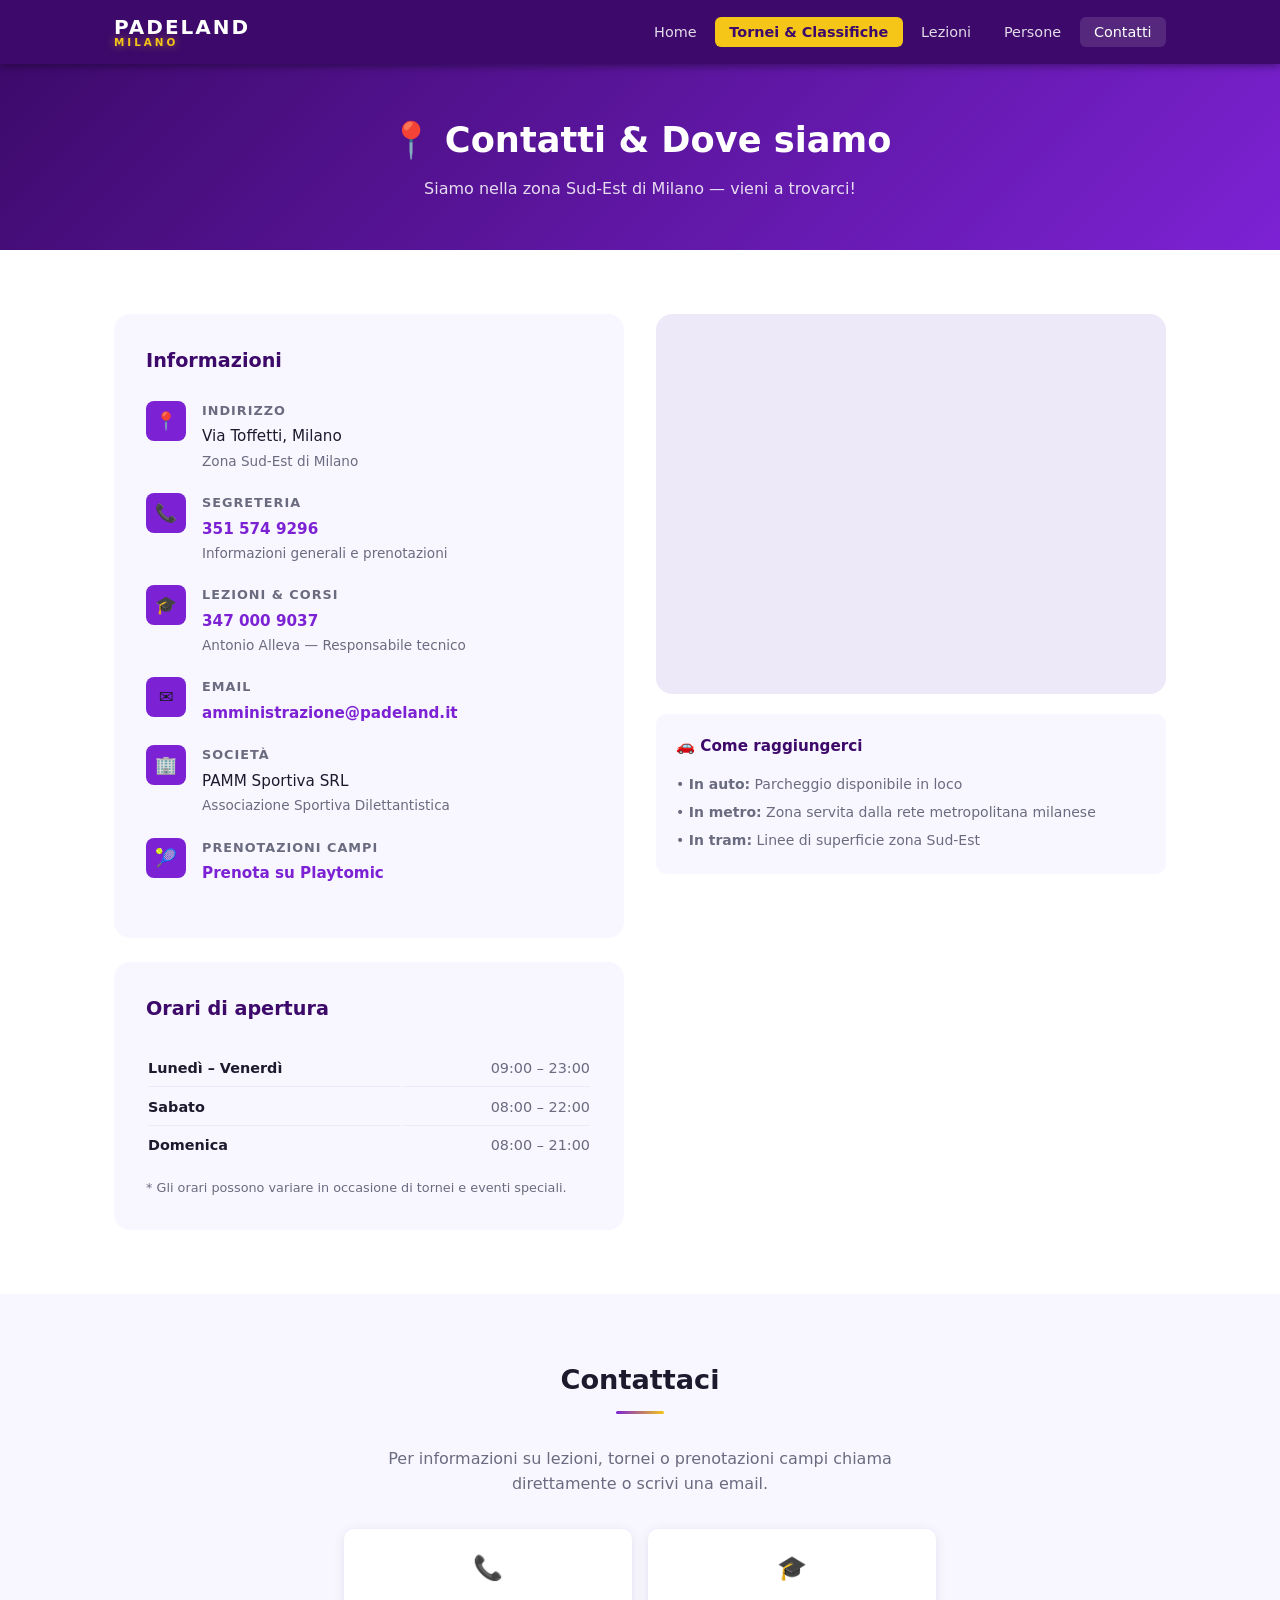
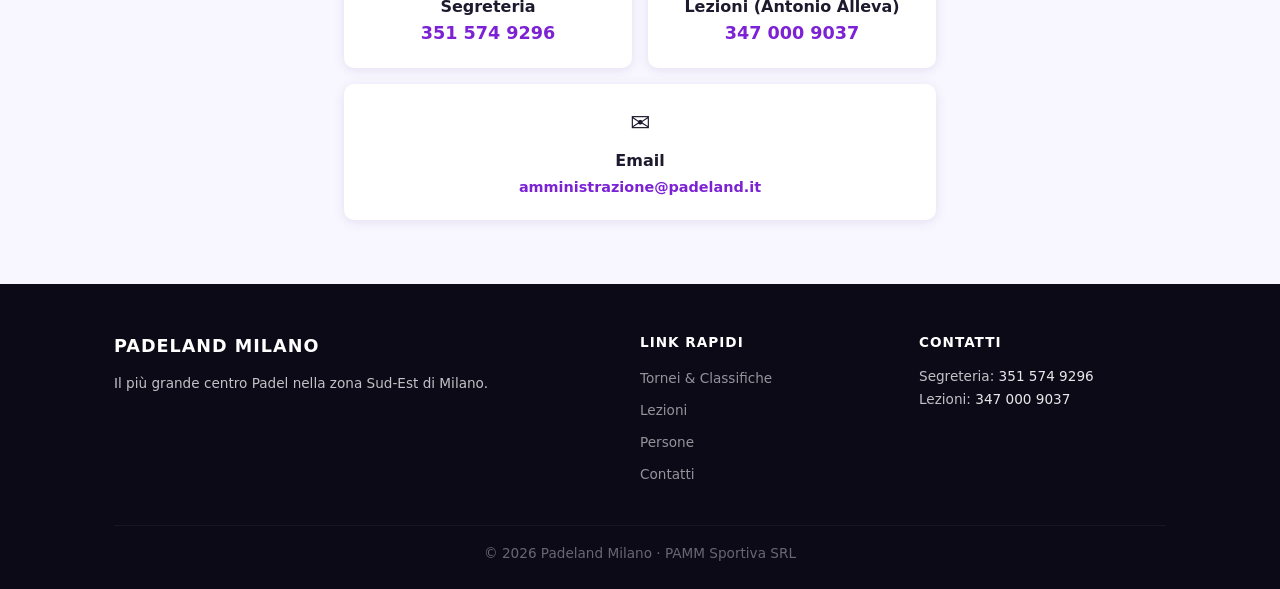
==== contatti.html @ d9077dce "Sito Padeland Milano - prima versione" ====
<!DOCTYPE html>
<html lang="it">
<head>
  <meta charset="UTF-8">
  <meta name="viewport" content="width=device-width, initial-scale=1.0">
  <title>Contatti — Padeland Milano</title>
  <link rel="stylesheet" href="style.css">
</head>
<body>

  <nav class="navbar">
    <div class="nav-container">
      <a href="index.html" class="nav-logo">
        <span class="logo-text">PADELAND</span>
        <span class="logo-sub">MILANO</span>
      </a>
      <button class="nav-toggle" id="navToggle" aria-label="Menu">
        <span></span><span></span><span></span>
      </button>
      <ul class="nav-menu" id="navMenu">
        <li><a href="index.html" class="nav-link">Home</a></li>
        <li><a href="tornei.html" class="nav-link highlight">Tornei &amp; Classifiche</a></li>
        <li><a href="lezioni.html" class="nav-link">Lezioni</a></li>
        <li><a href="persone.html" class="nav-link">Persone</a></li>
        <li><a href="contatti.html" class="nav-link active">Contatti</a></li>
      </ul>
    </div>
  </nav>

  <div class="page-header">
    <h1>📍 Contatti &amp; Dove siamo</h1>
    <p>Siamo nella zona Sud-Est di Milano — vieni a trovarci!</p>
  </div>

  <main>
    <section>
      <div class="container">
        <div class="contact-grid">

          <div>
            <div class="contact-info-card">
              <h2>Informazioni</h2>

              <div class="contact-item">
                <div class="contact-item-icon">📍</div>
                <div class="contact-item-text">
                  <strong>Indirizzo</strong>
                  <p>Via Toffetti, Milano<br><span style="color:var(--gray-600); font-size:0.85rem;">Zona Sud-Est di Milano</span></p>
                </div>
              </div>

              <div class="contact-item">
                <div class="contact-item-icon">📞</div>
                <div class="contact-item-text">
                  <strong>Segreteria</strong>
                  <p><a href="tel:3515749296">351 574 9296</a><br>
                  <span style="color:var(--gray-600); font-size:0.85rem;">Informazioni generali e prenotazioni</span></p>
                </div>
              </div>

              <div class="contact-item">
                <div class="contact-item-icon">🎓</div>
                <div class="contact-item-text">
                  <strong>Lezioni &amp; Corsi</strong>
                  <p><a href="tel:3470009037">347 000 9037</a><br>
                  <span style="color:var(--gray-600); font-size:0.85rem;">Antonio Alleva — Responsabile tecnico</span></p>
                </div>
              </div>

              <div class="contact-item">
                <div class="contact-item-icon">✉️</div>
                <div class="contact-item-text">
                  <strong>Email</strong>
                  <p><a href="mailto:amministrazione@padeland.it">amministrazione@padeland.it</a></p>
                </div>
              </div>

              <div class="contact-item">
                <div class="contact-item-icon">🏢</div>
                <div class="contact-item-text">
                  <strong>Società</strong>
                  <p>PAMM Sportiva SRL<br>
                  <span style="color:var(--gray-600); font-size:0.85rem;">Associazione Sportiva Dilettantistica</span></p>
                </div>
              </div>

              <div class="contact-item">
                <div class="contact-item-icon">🎾</div>
                <div class="contact-item-text">
                  <strong>Prenotazioni campi</strong>
                  <p><a href="https://www.playtomic.io" target="_blank" rel="noopener">Prenota su Playtomic</a></p>
                </div>
              </div>
            </div>

            <div class="contact-info-card" style="margin-top: 1.5rem;">
              <h2>Orari di apertura</h2>
              <table class="orari-table">
                <tr><td>Lunedì – Venerdì</td><td>09:00 – 23:00</td></tr>
                <tr><td>Sabato</td><td>08:00 – 22:00</td></tr>
                <tr><td>Domenica</td><td>08:00 – 21:00</td></tr>
              </table>
              <p style="font-size:0.8rem; color:var(--gray-600); margin-top:0.75rem;">
                * Gli orari possono variare in occasione di tornei e eventi speciali.
              </p>
            </div>
          </div>

          <div>
            <div class="map-placeholder">
              <iframe
                src="https://www.google.com/maps/embed?pb=!1m18!1m12!1m3!1d2799.5!2d9.2333!3d45.4400!2m3!1f0!2f0!3f0!3m2!1i1024!2i768!4f13.1!3m3!1m2!1s0x0%3A0x0!2zVmlhIFRvZmZldHRpLCBNaWxhbm8!5e0!3m2!1sit!2sit!4v1"
                allowfullscreen=""
                loading="lazy"
                referrerpolicy="no-referrer-when-downgrade"
                title="Mappa Padeland Milano">
              </iframe>
            </div>

            <div style="margin-top: 1.25rem; background: var(--gray-100); border-radius: var(--radius); padding: 1.25rem;">
              <h3 style="font-size: 0.95rem; font-weight: 700; margin-bottom: 0.75rem; color: var(--purple-dark);">🚗 Come raggiungerci</h3>
              <ul style="font-size: 0.875rem; color: var(--gray-600); line-height: 2;">
                <li>• <strong>In auto:</strong> Parcheggio disponibile in loco</li>
                <li>• <strong>In metro:</strong> Zona servita dalla rete metropolitana milanese</li>
                <li>• <strong>In tram:</strong> Linee di superficie zona Sud-Est</li>
              </ul>
            </div>
          </div>

        </div>
      </div>
    </section>

    <section style="background: var(--gray-100); padding: 4rem 0;">
      <div class="container" style="text-align: center; max-width: 640px;">
        <h2 class="section-title">Contattaci</h2>
        <p style="color: var(--gray-600); margin-bottom: 2rem;">
          Per informazioni su lezioni, tornei o prenotazioni campi chiama direttamente o scrivi una email.
        </p>
        <div style="display: flex; gap: 1rem; justify-content: center; flex-wrap: wrap;">
          <div style="background: white; padding: 1.25rem 1.75rem; border-radius: var(--radius); box-shadow: var(--shadow); flex: 1; min-width: 200px;">
            <div style="font-size: 1.5rem; margin-bottom: 0.4rem;">📞</div>
            <strong>Segreteria</strong><br>
            <a href="tel:3515749296" style="color: var(--purple); font-weight: 700; font-size: 1.1rem;">351 574 9296</a>
          </div>
          <div style="background: white; padding: 1.25rem 1.75rem; border-radius: var(--radius); box-shadow: var(--shadow); flex: 1; min-width: 200px;">
            <div style="font-size: 1.5rem; margin-bottom: 0.4rem;">🎓</div>
            <strong>Lezioni (Antonio Alleva)</strong><br>
            <a href="tel:3470009037" style="color: var(--purple); font-weight: 700; font-size: 1.1rem;">347 000 9037</a>
          </div>
          <div style="background: white; padding: 1.25rem 1.75rem; border-radius: var(--radius); box-shadow: var(--shadow); flex: 1; min-width: 200px;">
            <div style="font-size: 1.5rem; margin-bottom: 0.4rem;">✉️</div>
            <strong>Email</strong><br>
            <a href="mailto:amministrazione@padeland.it" style="color: var(--purple); font-weight: 600; font-size: 0.9rem;">amministrazione@padeland.it</a>
          </div>
        </div>
      </div>
    </section>
  </main>

  <footer class="footer">
    <div class="container">
      <div class="footer-grid">
        <div>
          <div class="footer-logo">PADELAND MILANO</div>
          <p>Il più grande centro Padel nella zona Sud-Est di Milano.</p>
        </div>
        <div>
          <h4>Link rapidi</h4>
          <ul>
            <li><a href="tornei.html">Tornei &amp; Classifiche</a></li>
            <li><a href="lezioni.html">Lezioni</a></li>
            <li><a href="persone.html">Persone</a></li>
            <li><a href="contatti.html">Contatti</a></li>
          </ul>
        </div>
        <div>
          <h4>Contatti</h4>
          <p>Segreteria: <a href="tel:3515749296" style="color:rgba(255,255,255,0.9);">351 574 9296</a><br>Lezioni: <a href="tel:3470009037" style="color:rgba(255,255,255,0.9);">347 000 9037</a></p>
        </div>
      </div>
      <div class="footer-bottom">
        <p>© 2026 Padeland Milano · PAMM Sportiva SRL</p>
      </div>
    </div>
  </footer>

  <script src="main.js"></script>
</body>
</html>
---- style.css ----
/* === RESET & BASE === */
*, *::before, *::after { box-sizing: border-box; margin: 0; padding: 0; }

:root {
  --purple: #7c22d4;
  --purple-dark: #3d0a6b;
  --purple-light: #a855f7;
  --yellow: #f5c518;
  --yellow-dark: #e6a800;
  --white: #ffffff;
  --gray-100: #f8f7ff;
  --gray-200: #ede9f8;
  --gray-600: #6b6b80;
  --gray-800: #1e1a2e;
  --black: #0d0a18;
  --shadow: 0 2px 12px rgba(61,10,107,0.10);
  --shadow-md: 0 4px 24px rgba(61,10,107,0.18);
  --radius: 10px;
  --radius-lg: 16px;
}

html { scroll-behavior: smooth; }

body {
  font-family: 'Segoe UI', system-ui, -apple-system, sans-serif;
  color: var(--gray-800);
  background: var(--white);
  line-height: 1.6;
}

a { color: inherit; text-decoration: none; }
ul { list-style: none; }
img { max-width: 100%; display: block; }

.container { max-width: 1100px; margin: 0 auto; padding: 0 1.5rem; }

/* === NAVBAR === */
.navbar {
  position: sticky;
  top: 0;
  z-index: 100;
  background: var(--purple-dark);
  box-shadow: 0 2px 8px rgba(0,0,0,0.4);
}

.nav-container {
  max-width: 1100px;
  margin: 0 auto;
  padding: 0 1.5rem;
  display: flex;
  align-items: center;
  justify-content: space-between;
  height: 64px;
}

.nav-logo {
  display: flex;
  flex-direction: column;
  line-height: 1;
}
.logo-text {
  font-size: 1.25rem;
  font-weight: 800;
  color: var(--white);
  letter-spacing: 2px;
}
.logo-sub {
  font-size: 0.65rem;
  color: var(--yellow);
  letter-spacing: 3px;
  font-weight: 600;
  text-shadow: 0 0 8px rgba(245,197,24,0.5);
}

.nav-menu {
  display: flex;
  gap: 0.25rem;
  align-items: center;
}

.nav-link {
  color: rgba(255,255,255,0.85);
  padding: 0.45rem 0.9rem;
  border-radius: 6px;
  font-size: 0.9rem;
  font-weight: 500;
  transition: all 0.2s;
}
.nav-link:hover, .nav-link.active {
  color: var(--white);
  background: rgba(255,255,255,0.12);
}
.nav-link.highlight {
  background: var(--yellow);
  color: var(--purple-dark);
  font-weight: 700;
}
.nav-link.highlight:hover {
  background: var(--yellow-dark);
  color: var(--purple-dark);
}

.nav-toggle {
  display: none;
  flex-direction: column;
  gap: 5px;
  cursor: pointer;
  background: none;
  border: none;
  padding: 4px;
}
.nav-toggle span {
  display: block;
  width: 24px;
  height: 2px;
  background: var(--white);
  border-radius: 2px;
  transition: all 0.3s;
}

/* === HERO === */
.hero {
  background: linear-gradient(135deg, var(--purple-dark) 0%, var(--purple) 60%, var(--purple-light) 100%);
  color: var(--white);
  padding: 5rem 1.5rem 4rem;
  display: flex;
  align-items: center;
  justify-content: center;
  min-height: 480px;
  position: relative;
  overflow: hidden;
}

.hero::before {
  content: '';
  position: absolute;
  inset: 0;
  background: url("data:image/svg+xml,%3Csvg width='60' height='60' viewBox='0 0 60 60' xmlns='http://www.w3.org/2000/svg'%3E%3Cg fill='none' fill-rule='evenodd'%3E%3Cg fill='%23ffffff' fill-opacity='0.03'%3E%3Cpath d='M36 34v-4h-2v4h-4v2h4v4h2v-4h4v-2h-4zm0-30V0h-2v4h-4v2h4v4h2V6h4V4h-4zM6 34v-4H4v4H0v2h4v4h2v-4h4v-2H6zM6 4V0H4v4H0v2h4v4h2V6h4V4H6z'/%3E%3C/g%3E%3C/g%3E%3C/svg%3E");
}

.hero-content {
  max-width: 700px;
  text-align: center;
  position: relative;
  z-index: 1;
}

.hero-badge {
  display: inline-block;
  background: rgba(255,255,255,0.15);
  border: 1px solid rgba(255,255,255,0.3);
  color: var(--yellow);
  padding: 0.3rem 1rem;
  border-radius: 20px;
  font-size: 0.8rem;
  font-weight: 600;
  letter-spacing: 2px;
  text-transform: uppercase;
  margin-bottom: 1.25rem;
}

.hero h1 {
  font-size: clamp(1.8rem, 4vw, 2.8rem);
  font-weight: 800;
  line-height: 1.2;
  margin-bottom: 1rem;
}

.hero-sub {
  font-size: 1.05rem;
  opacity: 0.85;
  margin-bottom: 2rem;
}

.hero-logo {
  width: 140px;
  height: auto;
  margin: 0 auto 1.5rem;
  display: block;
  filter: drop-shadow(0 4px 16px rgba(0,0,0,0.35));
}

.hero-cta { display: flex; gap: 1rem; justify-content: center; flex-wrap: wrap; }

.btn {
  display: inline-block;
  padding: 0.75rem 1.75rem;
  border-radius: 8px;
  font-weight: 700;
  font-size: 0.95rem;
  transition: all 0.2s;
  cursor: pointer;
  border: 2px solid transparent;
}
.btn-primary { background: var(--yellow); color: var(--purple-dark); }
.btn-primary:hover { background: var(--yellow-dark); transform: translateY(-1px); box-shadow: 0 4px 20px rgba(245,197,24,0.4); }
.btn-secondary { background: transparent; color: var(--white); border-color: rgba(255,255,255,0.5); }
.btn-secondary:hover { background: rgba(255,255,255,0.12); border-color: var(--white); }
.btn-outline { background: transparent; color: var(--purple); border-color: var(--purple); font-size: 0.85rem; padding: 0.5rem 1.25rem; }
.btn-outline:hover { background: var(--purple); color: var(--white); }
.btn-green { background: var(--purple); color: var(--white); }
.btn-green:hover { background: var(--purple-dark); transform: translateY(-1px); }

/* === SECTIONS === */
.section-title {
  font-size: 1.7rem;
  font-weight: 800;
  margin-bottom: 2rem;
  text-align: center;
  position: relative;
  padding-bottom: 0.75rem;
}
.section-title::after {
  content: '';
  position: absolute;
  bottom: 0;
  left: 50%;
  transform: translateX(-50%);
  width: 48px;
  height: 3px;
  background: linear-gradient(90deg, var(--purple), var(--yellow));
  border-radius: 2px;
}

section { padding: 4rem 0; }

/* === FEATURES === */
.features { background: var(--gray-100); }

.features-grid {
  display: grid;
  grid-template-columns: repeat(auto-fit, minmax(260px, 1fr));
  gap: 1.5rem;
}

.feature-card {
  background: var(--white);
  border-radius: var(--radius-lg);
  padding: 2rem 1.5rem;
  box-shadow: var(--shadow);
  transition: transform 0.2s, box-shadow 0.2s;
}
.feature-card:hover { transform: translateY(-4px); box-shadow: var(--shadow-md); }

.feature-icon { font-size: 2rem; margin-bottom: 1rem; }
.feature-card h3 { font-size: 1.1rem; font-weight: 700; margin-bottom: 0.75rem; color: var(--purple-dark); }
.feature-card p { font-size: 0.9rem; color: var(--gray-600); margin-bottom: 1rem; line-height: 1.7; }
.feature-link { color: var(--purple); font-weight: 600; font-size: 0.9rem; }
.feature-link:hover { color: var(--purple-dark); }

/* === RANKINGS PREVIEW === */
.tournaments-preview { background: var(--white); }

.rankings-preview {
  display: grid;
  grid-template-columns: 1fr 1fr;
  gap: 2rem;
}

.ranking-col {
  background: var(--gray-100);
  border-radius: var(--radius-lg);
  padding: 1.5rem;
}

.ranking-title {
  font-size: 1rem;
  font-weight: 700;
  margin-bottom: 1rem;
  padding: 0.4rem 1rem;
  border-radius: 6px;
  display: inline-block;
}
.ranking-title.male { background: var(--purple); color: var(--white); }
.ranking-title.female { background: linear-gradient(90deg, var(--purple-dark), var(--purple-light)); color: var(--white); }

.ranking-table { width: 100%; border-collapse: collapse; margin-bottom: 1.25rem; }
.ranking-table th {
  text-align: left;
  font-size: 0.75rem;
  text-transform: uppercase;
  letter-spacing: 1px;
  color: var(--gray-600);
  padding: 0.4rem 0.6rem;
  border-bottom: 1px solid var(--gray-200);
}
.ranking-table td {
  padding: 0.55rem 0.6rem;
  font-size: 0.9rem;
  border-bottom: 1px solid var(--gray-200);
}
.ranking-table tr:last-child td { border-bottom: none; }

.rank-1 td:first-child { color: #c9a227; font-weight: 800; }
.rank-2 td:first-child { color: #9e9e9e; font-weight: 700; }
.rank-3 td:first-child { color: #cd7f32; font-weight: 700; }
.rank-1 { font-weight: 600; }

/* === PARTNERS === */
.partners {
  background: linear-gradient(135deg, var(--purple-dark), var(--purple));
  padding: 2.5rem 0;
  text-align: center;
}
.partner-label { color: rgba(255,255,255,0.6); font-size: 0.8rem; letter-spacing: 2px; text-transform: uppercase; margin-bottom: 0.5rem; }
.partner-logo { color: var(--white); font-size: 2rem; font-weight: 900; letter-spacing: 4px; }

/* === FOOTER === */
.footer {
  background: var(--black);
  color: rgba(255,255,255,0.75);
  padding: 3rem 0 1.5rem;
}
.footer-grid {
  display: grid;
  grid-template-columns: 2fr 1fr 1fr;
  gap: 2rem;
  margin-bottom: 2rem;
}
.footer-logo { font-size: 1.1rem; font-weight: 800; color: var(--white); letter-spacing: 1px; margin-bottom: 0.75rem; }
.footer p { font-size: 0.85rem; line-height: 1.7; }
.footer h4 { color: var(--white); font-size: 0.85rem; font-weight: 700; letter-spacing: 1px; text-transform: uppercase; margin-bottom: 0.75rem; }
.footer ul li { margin-bottom: 0.4rem; }
.footer ul a { font-size: 0.85rem; opacity: 0.75; transition: opacity 0.2s; }
.footer ul a:hover { opacity: 1; }
.footer-bottom { border-top: 1px solid rgba(255,255,255,0.1); padding-top: 1rem; text-align: center; font-size: 0.8rem; opacity: 0.5; }

/* === PAGE HEADER === */
.page-header {
  background: linear-gradient(135deg, var(--purple-dark), var(--purple));
  color: var(--white);
  padding: 3rem 1.5rem;
  text-align: center;
}
.page-header h1 { font-size: clamp(1.6rem, 3vw, 2.2rem); font-weight: 800; }
.page-header p { opacity: 0.85; margin-top: 0.5rem; font-size: 1rem; }

/* === TORNEI PAGE === */
.tabs {
  display: flex;
  gap: 0.5rem;
  margin-bottom: 2rem;
  border-bottom: 2px solid var(--gray-200);
  padding-bottom: 0;
}
.tab-btn {
  padding: 0.75rem 1.5rem;
  border: none;
  background: none;
  font-size: 0.95rem;
  font-weight: 600;
  color: var(--gray-600);
  cursor: pointer;
  border-bottom: 3px solid transparent;
  margin-bottom: -2px;
  transition: all 0.2s;
}
.tab-btn.active { color: var(--purple); border-bottom-color: var(--purple); }
.tab-btn:hover { color: var(--purple-dark); }

.tab-content { display: none; }
.tab-content.active { display: block; }

.ranking-full-table {
  width: 100%;
  border-collapse: collapse;
  background: var(--white);
  border-radius: var(--radius-lg);
  overflow: hidden;
  box-shadow: var(--shadow);
}
.ranking-full-table thead {
  background: linear-gradient(90deg, var(--purple-dark), var(--purple));
  color: var(--white);
}
.ranking-full-table th {
  padding: 0.75rem 1rem;
  text-align: left;
  font-size: 0.8rem;
  letter-spacing: 1px;
  text-transform: uppercase;
  font-weight: 600;
}
.ranking-full-table th:nth-child(n+4) { text-align: center; }

.ranking-full-table td {
  padding: 0.65rem 1rem;
  font-size: 0.9rem;
  border-bottom: 1px solid var(--gray-200);
}
.ranking-full-table td:nth-child(n+4) { text-align: center; }
.ranking-full-table tbody tr:hover { background: #f5f0ff; }
.ranking-full-table tbody tr:last-child td { border-bottom: none; }
.ranking-full-table td:first-child { font-weight: 700; width: 50px; }
.ranking-full-table td:nth-child(3) { font-weight: 800; color: var(--purple-dark); }

.pos-medal { display: inline-block; width: 26px; height: 26px; border-radius: 50%; text-align: center; line-height: 26px; font-size: 0.75rem; font-weight: 800; }
.pos-1 { background: #f5c518; color: #333; }
.pos-2 { background: #c0c0c0; color: #333; }
.pos-3 { background: #cd7f32; color: #fff; }

.tappe-grid {
  display: grid;
  grid-template-columns: repeat(auto-fill, minmax(140px, 1fr));
  gap: 1rem;
  margin-bottom: 2rem;
}
.tappa-card {
  background: var(--white);
  border-radius: var(--radius);
  padding: 1rem;
  text-align: center;
  box-shadow: var(--shadow);
  border-top: 3px solid var(--purple);
}
.tappa-num { font-size: 0.7rem; color: var(--gray-600); text-transform: uppercase; letter-spacing: 1px; }
.tappa-date { font-size: 1.1rem; font-weight: 800; color: var(--purple-dark); }
.tappa-status { font-size: 0.75rem; margin-top: 0.25rem; }
.tappa-done { color: var(--purple-light); }
.tappa-next { color: var(--purple-dark); background: #fff8dc; padding: 0.15rem 0.4rem; border-radius: 4px; font-weight: 600; }
.tappa-future { color: var(--gray-600); }

/* === LEZIONI PAGE === */
.price-grid {
  display: grid;
  grid-template-columns: repeat(auto-fit, minmax(240px, 1fr));
  gap: 1.5rem;
}
.price-card {
  background: var(--white);
  border-radius: var(--radius-lg);
  overflow: hidden;
  box-shadow: var(--shadow);
  transition: transform 0.2s, box-shadow 0.2s;
}
.price-card:hover { transform: translateY(-4px); box-shadow: var(--shadow-md); }
.price-card.featured { border: 2px solid var(--purple); }

.price-header {
  background: linear-gradient(135deg, var(--purple-dark), var(--purple));
  color: var(--white);
  padding: 1.25rem 1.5rem;
}
.price-header.alt { background: linear-gradient(135deg, var(--purple), var(--purple-light)); }
.price-header h3 { font-size: 1rem; font-weight: 700; }
.price-duration { font-size: 0.8rem; opacity: 0.8; margin-top: 0.2rem; }

.price-body { padding: 1.5rem; }
.price-amount {
  font-size: 2rem;
  font-weight: 900;
  color: var(--purple-dark);
  margin-bottom: 0.25rem;
}
.price-amount span { font-size: 1rem; font-weight: 400; color: var(--gray-600); }
.price-note { font-size: 0.8rem; color: var(--gray-600); margin-bottom: 1rem; }
.price-features { list-style: none; margin-bottom: 1.25rem; }
.price-features li {
  font-size: 0.85rem;
  padding: 0.3rem 0;
  display: flex;
  align-items: flex-start;
  gap: 0.5rem;
  color: var(--gray-800);
}
.price-features li::before { content: '✓'; color: var(--purple); font-weight: 700; flex-shrink: 0; }

.lezioni-price-table {
  width: 100%;
  border-collapse: collapse;
  font-size: 0.82rem;
  margin: 0.75rem 0;
}
.lezioni-price-table th {
  background: var(--gray-200);
  color: var(--purple-dark);
  font-weight: 700;
  padding: 0.4rem 0.5rem;
  text-align: left;
  border-bottom: 2px solid var(--purple-light);
}
.lezioni-price-table td {
  padding: 0.35rem 0.5rem;
  border-bottom: 1px solid var(--gray-200);
  color: var(--gray-800);
}
.lezioni-price-table tr:last-child td { border-bottom: none; }
.lezioni-price-table td strong { color: var(--purple); }

.th-weekend { width: 4rem; text-align: center; }
.flessibile-desktop { display: table; }
.flessibile-mobile { display: none; }

@media (max-width: 480px) {
  .flessibile-desktop { display: none; }
  .flessibile-mobile { display: grid; }
}

.flessibile-grid {
  grid-template-columns: 1fr;
  gap: 0.5rem;
  margin: 0.75rem 0;
}
.flessibile-block {
  background: var(--gray-100);
  border-radius: 6px;
  overflow: hidden;
}
.flessibile-label {
  background: var(--purple-dark);
  color: white;
  font-size: 0.72rem;
  font-weight: 700;
  text-align: center;
  padding: 0.35rem 0.4rem;
  letter-spacing: 0.01em;
}
.flessibile-block .lezioni-price-table th {
  background: var(--gray-200);
  font-size: 0.8rem;
  padding: 0.35rem 0.6rem;
}
.flessibile-block .lezioni-price-table td {
  font-size: 0.85rem;
  padding: 0.35rem 0.6rem;
}

.includes-box {
  background: #f5f0ff;
  border: 1px solid #c4a8f0;
  border-radius: var(--radius);
  padding: 1.25rem 1.5rem;
  margin-top: 2rem;
}
.includes-box h3 { color: var(--purple-dark); font-size: 1rem; font-weight: 700; margin-bottom: 0.75rem; }
.includes-list { display: flex; gap: 1.5rem; flex-wrap: wrap; }
.includes-list li {
  font-size: 0.9rem;
  display: flex;
  align-items: center;
  gap: 0.4rem;
}
.includes-list li::before { content: '✓'; color: var(--purple); font-weight: 800; }

/* === PERSONE PAGE === */
.people-grid {
  display: grid;
  grid-template-columns: repeat(auto-fit, minmax(280px, 1fr));
  gap: 2rem;
}
.person-card {
  background: var(--white);
  border-radius: var(--radius-lg);
  overflow: hidden;
  box-shadow: var(--shadow);
}
.person-avatar {
  width: 100%;
  height: 220px;
  overflow: hidden;
  display: flex;
  align-items: center;
  justify-content: center;
  background: var(--gray-200);
}
.person-avatar img {
  width: 100%;
  height: 100%;
  object-fit: cover;
  object-position: top center;
}
.avatar-green { background: linear-gradient(135deg, var(--purple-dark), var(--purple)); }
.avatar-blue { background: linear-gradient(135deg, var(--purple), var(--purple-light)); }
.avatar-teal { background: linear-gradient(135deg, var(--purple-dark), var(--yellow)); }

.person-body { padding: 1.5rem; }
.person-name { font-size: 1.1rem; font-weight: 800; margin-bottom: 0.25rem; }
.person-role {
  display: inline-block;
  background: var(--purple);
  color: var(--white);
  font-size: 0.7rem;
  font-weight: 700;
  letter-spacing: 1px;
  text-transform: uppercase;
  padding: 0.2rem 0.6rem;
  border-radius: 4px;
  margin-bottom: 0.75rem;
}
.person-bio { font-size: 0.85rem; color: var(--gray-600); line-height: 1.7; }
.person-contact { margin-top: 1rem; font-size: 0.85rem; color: var(--purple-dark); font-weight: 600; }

/* === CONTATTI PAGE === */
.contact-grid {
  display: grid;
  grid-template-columns: 1fr 1fr;
  gap: 2rem;
  align-items: start;
}
.contact-info-card {
  background: var(--gray-100);
  border-radius: var(--radius-lg);
  padding: 2rem;
}
.contact-info-card h2 { font-size: 1.2rem; font-weight: 700; margin-bottom: 1.5rem; color: var(--purple-dark); }

.contact-item {
  display: flex;
  gap: 1rem;
  margin-bottom: 1.25rem;
  align-items: flex-start;
}
.contact-item-icon {
  width: 40px;
  height: 40px;
  background: var(--purple);
  border-radius: 8px;
  display: flex;
  align-items: center;
  justify-content: center;
  font-size: 1.1rem;
  flex-shrink: 0;
}
.contact-item-text strong { display: block; font-size: 0.8rem; text-transform: uppercase; letter-spacing: 1px; color: var(--gray-600); margin-bottom: 0.2rem; }
.contact-item-text p { font-size: 0.95rem; }
.contact-item-text a { color: var(--purple); font-weight: 600; }
.contact-item-text a:hover { color: var(--purple-dark); }

.map-placeholder {
  background: var(--gray-200);
  border-radius: var(--radius-lg);
  height: 380px;
  display: flex;
  align-items: center;
  justify-content: center;
  font-size: 3rem;
  overflow: hidden;
  position: relative;
}
.map-placeholder iframe {
  width: 100%;
  height: 100%;
  border: none;
  border-radius: var(--radius-lg);
}

.price-contact {
  margin-top: 0.75rem;
  padding: 0.65rem 0.9rem;
  background: var(--gray-100);
  border-left: 3px solid var(--yellow);
  border-radius: 0 6px 6px 0;
  font-size: 0.85rem;
  color: var(--gray-800);
}
.price-contact a { color: var(--purple); font-weight: 700; }
.price-contact a:hover { color: var(--purple-dark); }

.orari-table { width: 100%; margin-top: 1.5rem; }
.orari-table tr td { padding: 0.4rem 0; font-size: 0.9rem; border-bottom: 1px solid var(--gray-200); }
.orari-table tr:last-child td { border-bottom: none; }
.orari-table td:first-child { font-weight: 600; color: var(--gray-800); }
.orari-table td:last-child { color: var(--gray-600); text-align: right; }

/* === RESPONSIVE === */
@media (max-width: 768px) {
  .nav-menu {
    display: none;
    flex-direction: column;
    position: absolute;
    top: 64px;
    left: 0;
    right: 0;
    background: var(--purple-dark);
    padding: 1rem;
    gap: 0.25rem;
    box-shadow: 0 4px 12px rgba(0,0,0,0.3);
  }
  .nav-menu.open { display: flex; }
  .nav-toggle { display: flex; }
  .nav-link { padding: 0.65rem 1rem; }

  .hero { padding: 3rem 1.5rem; min-height: auto; }
  .hero-cta { flex-direction: column; align-items: center; }

  .rankings-preview { grid-template-columns: 1fr; }
  .footer-grid { grid-template-columns: 1fr; }
  .contact-grid { grid-template-columns: 1fr; }
  .map-placeholder { height: 250px; }

  .tabs { overflow-x: auto; }
  .ranking-full-table th:nth-child(n+5),
  .ranking-full-table td:nth-child(n+5) { display: none; }
}

@media (max-width: 500px) {
  .price-grid { grid-template-columns: 1fr; }
  .people-grid { grid-template-columns: 1fr; }
}
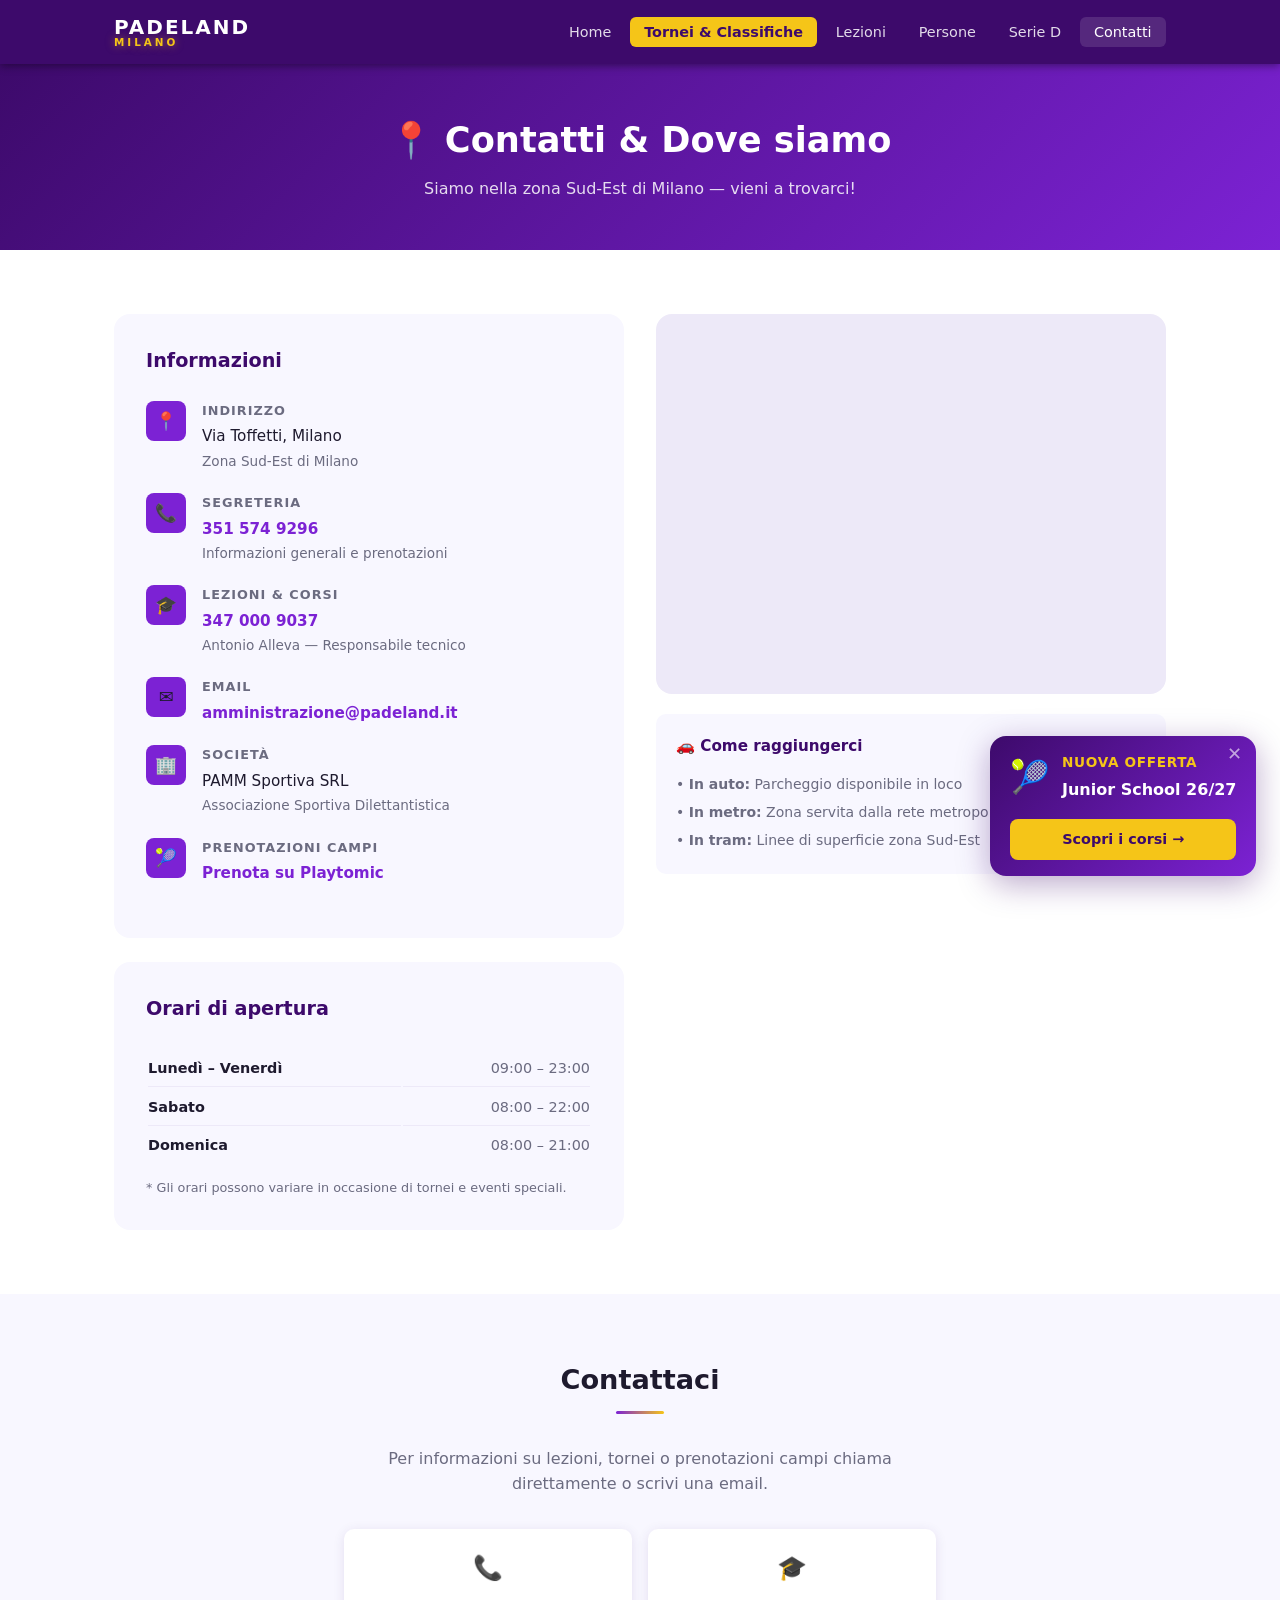
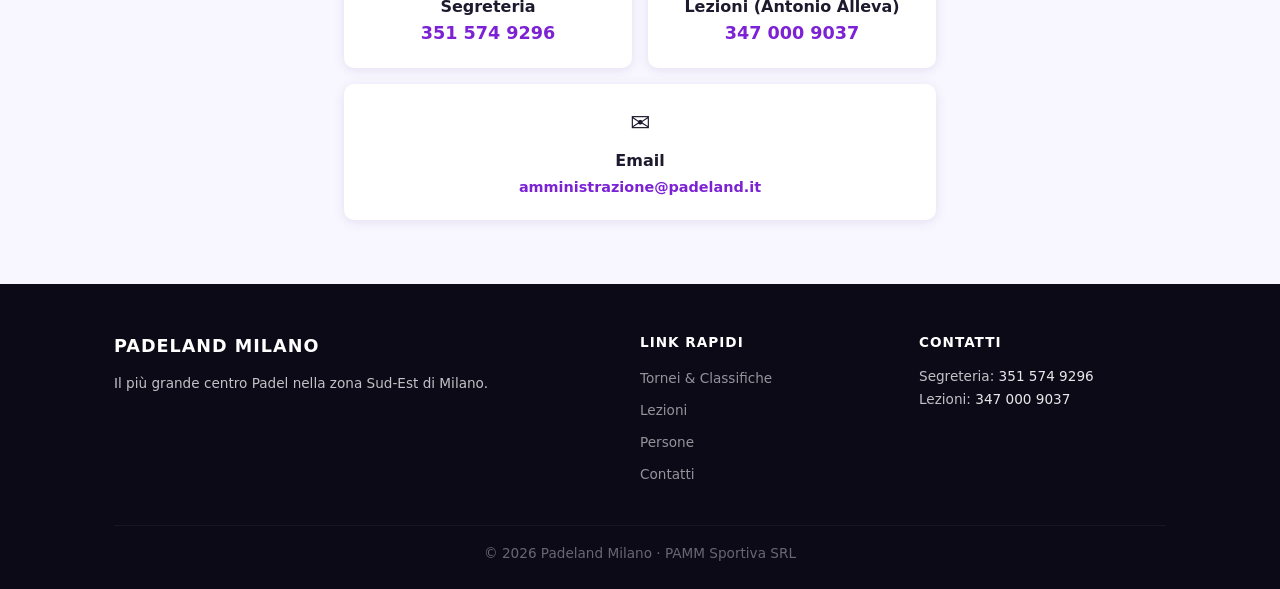
==== commit 5f14cb19: "Comprimi immagini Serie D e Persone; aggiungi Serie D in header contatti - Riduzione immagini sereid" ====
--- a/contatti.html
+++ b/contatti.html
@@ -22,6 +22,7 @@
         <li><a href="tornei.html" class="nav-link highlight">Tornei &amp; Classifiche</a></li>
         <li><a href="lezioni.html" class="nav-link">Lezioni</a></li>
         <li><a href="persone.html" class="nav-link">Persone</a></li>
+        <li><a href="serie-d.html" class="nav-link">Serie D</a></li>
         <li><a href="contatti.html" class="nav-link active">Contatti</a></li>
       </ul>
     </div>
--- a/style.css
+++ b/style.css
@@ -545,7 +545,7 @@
 /* === PERSONE PAGE === */
 .people-grid {
   display: grid;
-  grid-template-columns: repeat(auto-fit, minmax(280px, 1fr));
+  grid-template-columns: repeat(4, 1fr);
   gap: 2rem;
 }
 .person-card {
@@ -693,7 +693,209 @@
   .ranking-full-table td:nth-child(n+5) { display: none; }
 }
 
+@media (max-width: 900px) {
+  .people-grid { grid-template-columns: repeat(2, 1fr); }
+}
+
 @media (max-width: 500px) {
   .price-grid { grid-template-columns: 1fr; }
   .people-grid { grid-template-columns: 1fr; }
 }
+
+/* === SERIE D PAGE === */
+.sereid-section {
+  padding: 4rem 0;
+  background: var(--white);
+}
+.sereid-section--alt {
+  background: var(--gray-100);
+}
+.sereid-header {
+  text-align: center;
+  margin-bottom: 2.5rem;
+}
+.sereid-badge {
+  display: inline-block;
+  font-size: 0.8rem;
+  font-weight: 700;
+  letter-spacing: 0.08em;
+  text-transform: uppercase;
+  padding: 0.3rem 1rem;
+  border-radius: 999px;
+  margin-bottom: 0.8rem;
+}
+.sereid-badge--f {
+  background: #fce4ec;
+  color: #c2185b;
+}
+.sereid-badge--m {
+  background: #e3f2fd;
+  color: #1565c0;
+}
+.sereid-title {
+  font-size: 1.8rem;
+  font-weight: 800;
+  color: var(--dark);
+  margin-bottom: 0.8rem;
+}
+.sereid-intro {
+  color: var(--gray-600);
+  max-width: 680px;
+  margin: 0 auto;
+  line-height: 1.8;
+  font-size: 1rem;
+}
+.sereid-grid {
+  display: grid;
+  grid-template-columns: repeat(4, 1fr);
+  gap: 1.5rem;
+}
+.sereid-card {
+  background: var(--white);
+  border-radius: var(--radius-lg);
+  box-shadow: var(--shadow-sm);
+  overflow: hidden;
+  text-align: center;
+  transition: transform 0.2s, box-shadow 0.2s;
+  position: relative;
+}
+.sereid-section--alt .sereid-card {
+  background: var(--white);
+}
+.sereid-card:hover {
+  transform: translateY(-4px);
+  box-shadow: var(--shadow-md);
+}
+.sereid-card--captain {
+  border: 3px solid #f59e0b;
+}
+.sereid-card--coach {
+  border: 3px solid var(--primary);
+}
+.captain-badge {
+  position: absolute;
+  top: 0.6rem;
+  left: 50%;
+  transform: translateX(-50%);
+  background: #f59e0b;
+  color: white;
+  font-size: 0.7rem;
+  font-weight: 700;
+  letter-spacing: 0.05em;
+  padding: 0.2rem 0.7rem;
+  border-radius: 999px;
+  white-space: nowrap;
+  z-index: 1;
+}
+.captain-badge--coach {
+  background: var(--primary);
+}
+.sereid-photo-wrap {
+  width: 100%;
+  aspect-ratio: 3/4;
+  overflow: hidden;
+}
+.sereid-photo-wrap img {
+  width: 100%;
+  height: 100%;
+  object-fit: cover;
+  object-position: top center;
+  display: block;
+}
+.sereid-name {
+  padding: 0.8rem 0.5rem;
+  font-weight: 700;
+  font-size: 1rem;
+  color: var(--dark);
+}
+
+@media (max-width: 900px) {
+  .sereid-grid { grid-template-columns: repeat(3, 1fr); }
+}
+@media (max-width: 600px) {
+  .sereid-grid { grid-template-columns: repeat(2, 1fr); }
+}
+
+/* === JUNIOR SCHOOL POPUP === */
+#junior-popup {
+  position: fixed;
+  bottom: 1.5rem;
+  right: 1.5rem;
+  z-index: 9999;
+  max-width: 320px;
+  background: linear-gradient(135deg, var(--purple-dark), var(--purple));
+  color: var(--white);
+  border-radius: var(--radius-lg);
+  box-shadow: 0 8px 32px rgba(61,10,107,0.35);
+  overflow: hidden;
+  animation: popup-slide-in 0.4s cubic-bezier(0.34, 1.56, 0.64, 1) both;
+}
+#junior-popup.hidden {
+  display: none;
+}
+@keyframes popup-slide-in {
+  from { opacity: 0; transform: translateY(40px) scale(0.95); }
+  to   { opacity: 1; transform: translateY(0) scale(1); }
+}
+#junior-popup-inner {
+  display: flex;
+  align-items: center;
+  gap: 0.75rem;
+  padding: 1rem 1.25rem;
+}
+#junior-popup-text {
+  flex: 1;
+}
+#junior-popup-text strong {
+  display: block;
+  font-size: 0.85rem;
+  text-transform: uppercase;
+  letter-spacing: 0.05em;
+  color: var(--yellow);
+  margin-bottom: 0.2rem;
+}
+#junior-popup-text span {
+  font-size: 1rem;
+  font-weight: 700;
+  line-height: 1.3;
+}
+#junior-popup-cta {
+  display: block;
+  margin: 0 1.25rem 1rem;
+  padding: 0.55rem 1rem;
+  background: var(--yellow);
+  color: var(--purple-dark);
+  font-weight: 700;
+  font-size: 0.9rem;
+  text-align: center;
+  border-radius: 8px;
+  text-decoration: none;
+  transition: background 0.2s;
+}
+#junior-popup-cta:hover {
+  background: var(--yellow-dark);
+}
+#junior-popup-close {
+  position: absolute;
+  top: 0.5rem;
+  right: 0.6rem;
+  background: none;
+  border: none;
+  color: rgba(255,255,255,0.6);
+  font-size: 1.1rem;
+  cursor: pointer;
+  line-height: 1;
+  padding: 0.1rem 0.3rem;
+}
+#junior-popup-close:hover {
+  color: var(--white);
+}
+@media (max-width: 480px) {
+  #junior-popup {
+    bottom: 0;
+    right: 0;
+    left: 0;
+    max-width: 100%;
+    border-radius: var(--radius-lg) var(--radius-lg) 0 0;
+  }
+}
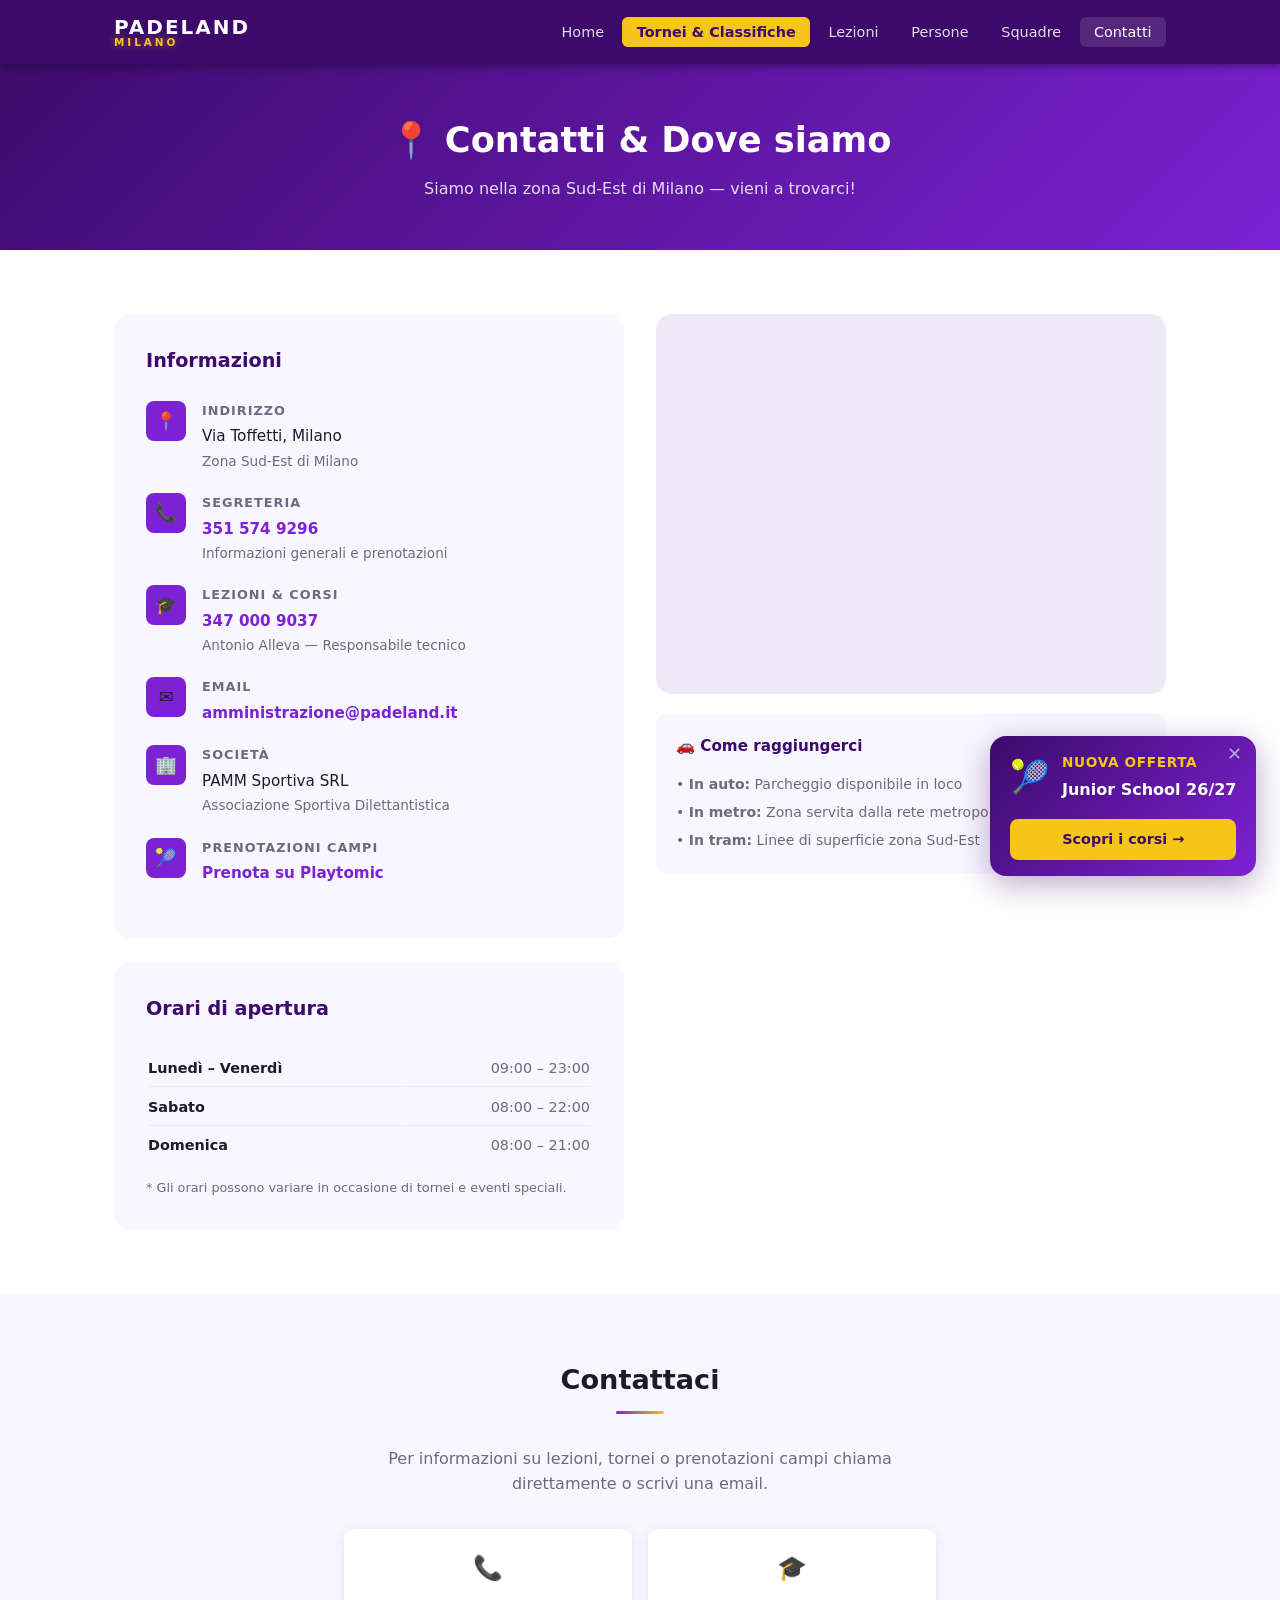
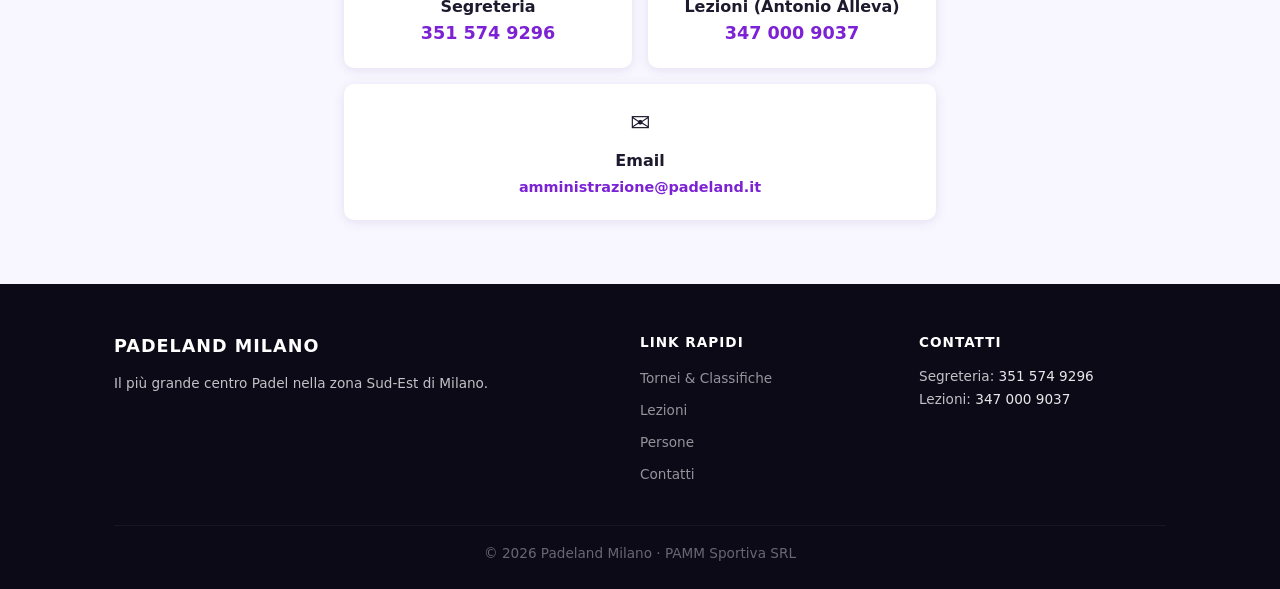
==== commit 20ca092e: "Aggiorna pagina Serie D: promozione maschile in Serie C Rinominata la sezione da "Serie D" a "Squadr" ====
--- a/contatti.html
+++ b/contatti.html
@@ -22,7 +22,7 @@
         <li><a href="tornei.html" class="nav-link highlight">Tornei &amp; Classifiche</a></li>
         <li><a href="lezioni.html" class="nav-link">Lezioni</a></li>
         <li><a href="persone.html" class="nav-link">Persone</a></li>
-        <li><a href="serie-d.html" class="nav-link">Serie D</a></li>
+        <li><a href="serie-d.html" class="nav-link">Squadre</a></li>
         <li><a href="contatti.html" class="nav-link active">Contatti</a></li>
       </ul>
     </div>
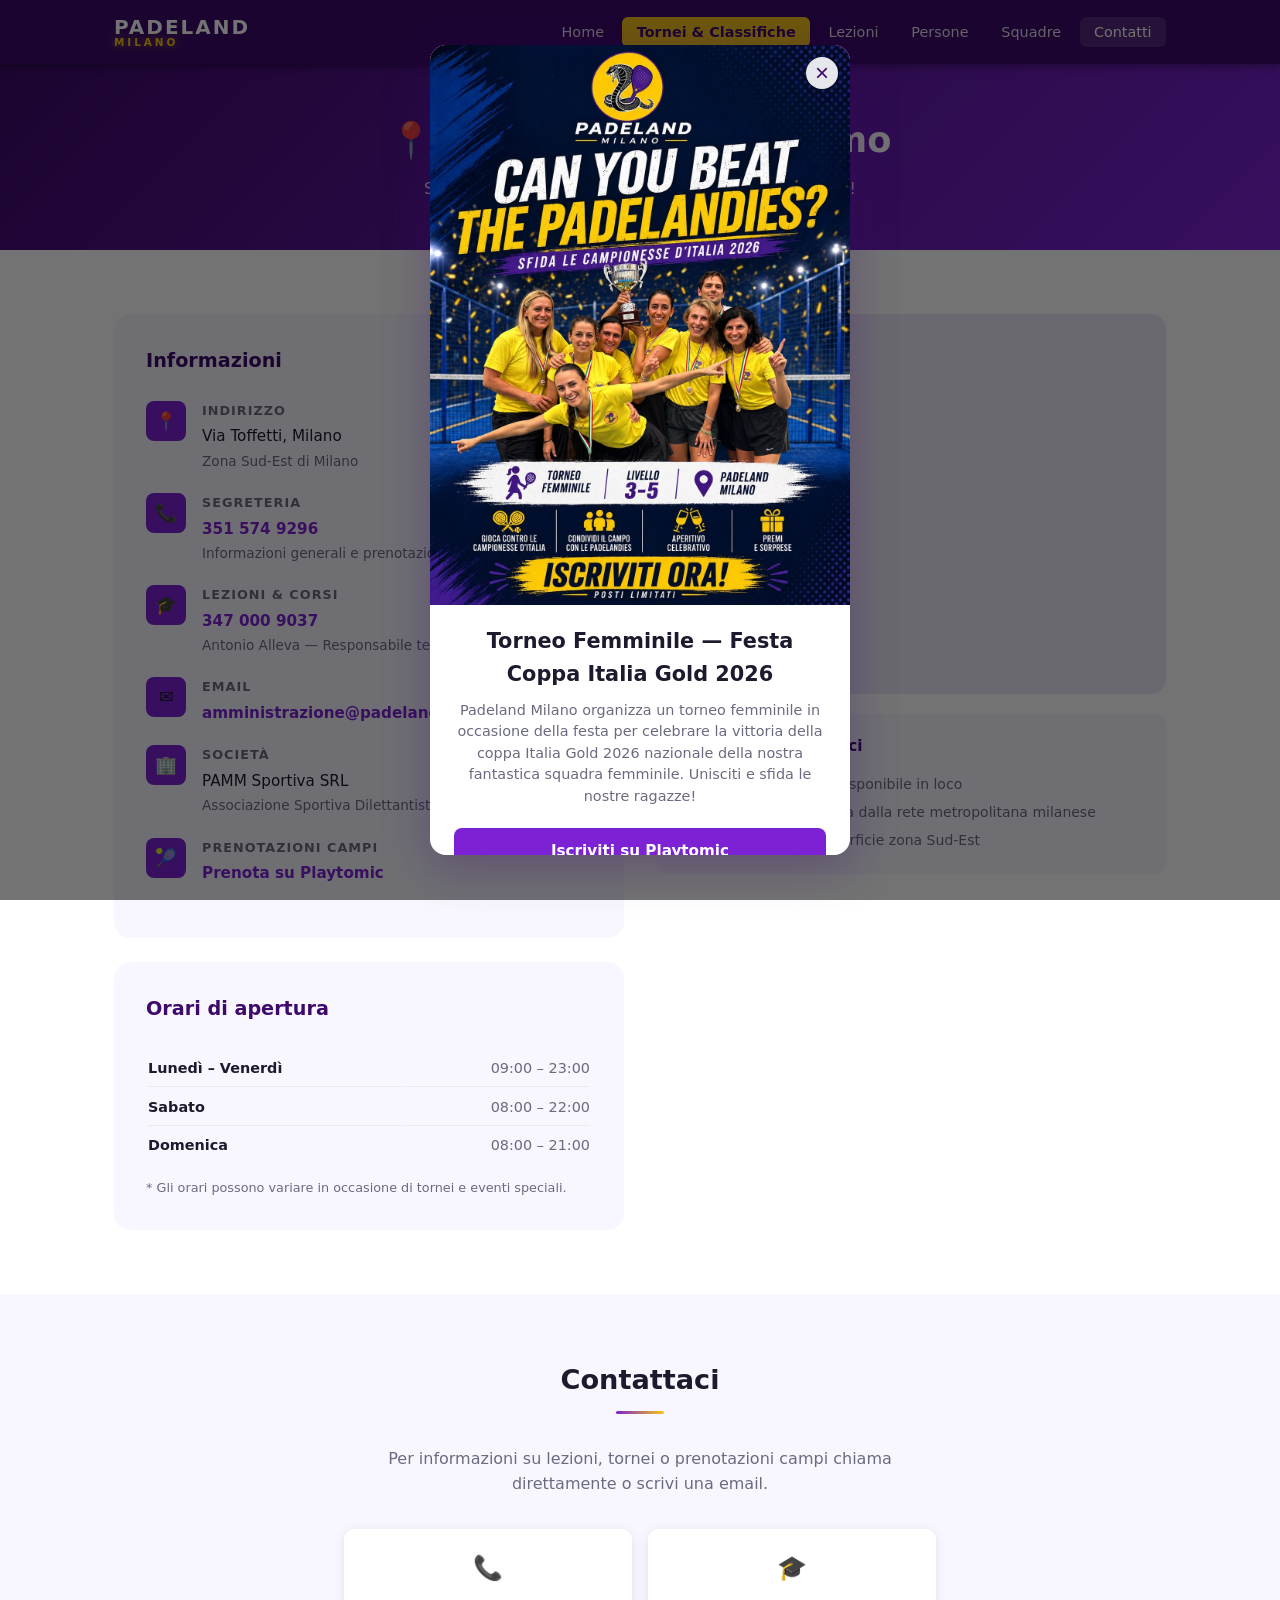
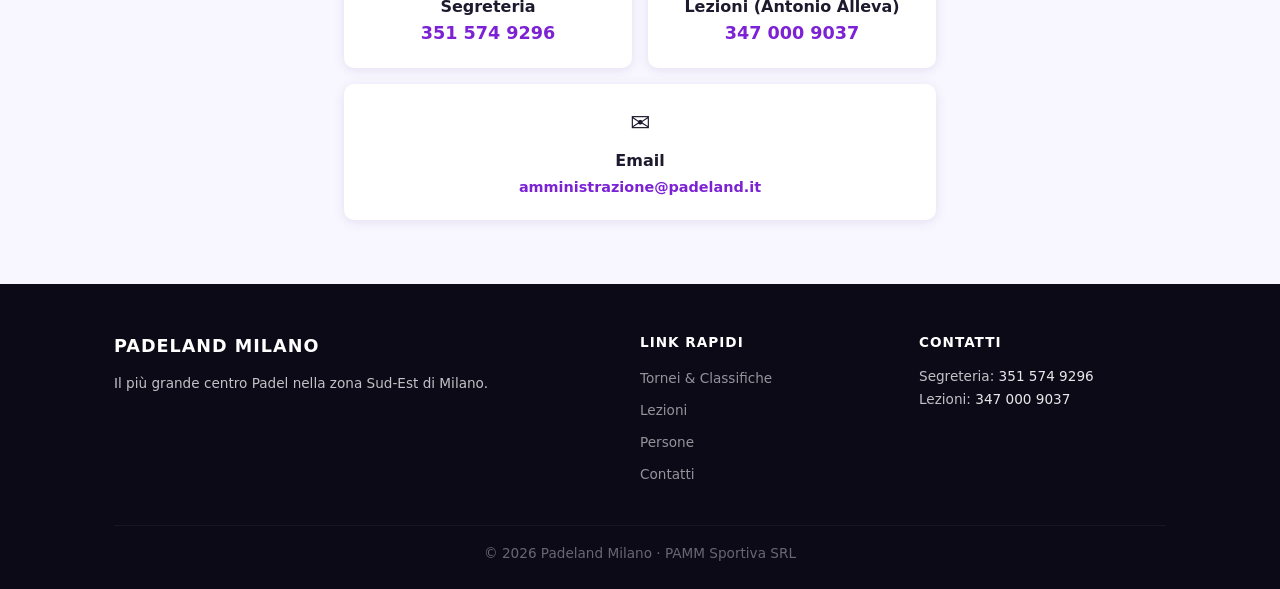
==== commit 858a0940: "Aggiungi GA4 e aggiorna popup con torneo Coppa Italia Gold 2026 Integra Google Analytics 4 (G-F0L2XZ" ====
--- a/contatti.html
+++ b/contatti.html
@@ -5,6 +5,13 @@
   <meta name="viewport" content="width=device-width, initial-scale=1.0">
   <title>Contatti — Padeland Milano</title>
   <link rel="stylesheet" href="style.css">
+  <script async src="https://www.googletagmanager.com/gtag/js?id=G-F0L2XZR0WP"></script>
+  <script>
+    window.dataLayer = window.dataLayer || [];
+    function gtag(){dataLayer.push(arguments);}
+    gtag('js', new Date());
+    gtag('config', 'G-F0L2XZR0WP');
+  </script>
 </head>
 <body>
 
--- a/style.css
+++ b/style.css
@@ -251,6 +251,46 @@
 /* === RANKINGS PREVIEW === */
 .tournaments-preview { background: var(--white); }
 
+.locandine-grid {
+  display: grid;
+  grid-template-columns: 1fr 1fr;
+  gap: 2rem;
+  margin: 2rem 0;
+}
+.locandina-card {
+  background: var(--gray-100);
+  border-radius: var(--radius-lg);
+  overflow: hidden;
+  box-shadow: 0 4px 16px rgba(0,0,0,0.1);
+}
+.locandina-card img {
+  width: 100%;
+  display: block;
+}
+.locandina-card h3 {
+  font-size: 1.2rem;
+  font-weight: 800;
+  margin: 1.25rem 1.25rem 0.4rem;
+  color: var(--gray-800);
+}
+.locandina-card p {
+  font-size: 0.9rem;
+  color: var(--gray-600);
+  line-height: 1.5;
+  margin: 0 1.25rem 1rem;
+}
+.locandina-actions {
+  display: flex;
+  flex-direction: column;
+  gap: 0.5rem;
+  padding: 1rem 1.25rem 1.25rem;
+}
+@media (max-width: 680px) {
+  .locandine-grid {
+    grid-template-columns: 1fr;
+  }
+}
+
 .rankings-preview {
   display: grid;
   grid-template-columns: 1fr 1fr;
@@ -423,8 +463,11 @@
 /* === LEZIONI PAGE === */
 .price-grid {
   display: grid;
-  grid-template-columns: repeat(auto-fit, minmax(240px, 1fr));
+  grid-template-columns: repeat(2, 1fr);
   gap: 1.5rem;
+}
+@media (max-width: 700px) {
+  .price-grid { grid-template-columns: 1fr; }
 }
 .price-card {
   background: var(--white);
@@ -467,62 +510,92 @@
 
 .lezioni-price-table {
   width: 100%;
-  border-collapse: collapse;
-  font-size: 0.82rem;
-  margin: 0.75rem 0;
+  border-collapse: separate;
+  border-spacing: 0;
+  font-size: 0.85rem;
+  margin: 1rem 0;
+  border-radius: 10px;
+  overflow: hidden;
+  border: 1px solid var(--gray-200);
 }
 .lezioni-price-table th {
+  background: linear-gradient(135deg, var(--purple-dark), var(--purple));
+  color: var(--white);
+  font-weight: 600;
+  padding: 0.7rem 1rem;
+  text-align: left;
+  font-size: 0.78rem;
+  letter-spacing: 0.03em;
+  text-transform: uppercase;
+}
+.lezioni-price-table th:not(:first-child) {
+  text-align: center;
+}
+.lezioni-price-table td {
+  padding: 0.65rem 1rem;
+  border-bottom: 1px solid var(--gray-200);
+  color: var(--gray-800);
+  font-weight: 500;
+}
+.lezioni-price-table td:not(:first-child) {
+  text-align: center;
+  font-variant-numeric: tabular-nums;
+}
+.lezioni-price-table tbody tr { transition: background 0.15s; }
+.lezioni-price-table tbody tr:hover { background: #f5f0ff; }
+.lezioni-price-table tbody tr:nth-child(even) { background: var(--gray-100); }
+.lezioni-price-table tbody tr:nth-child(even):hover { background: #ece4f8; }
+.lezioni-price-table tr:last-child td { border-bottom: none; }
+.lezioni-price-table td strong { color: var(--purple); font-weight: 800; font-size: 0.95rem; }
+.lezioni-price-table td:first-child {
+  font-weight: 600;
+  color: var(--purple-dark);
+}
+
+.th-weekend { width: 4rem; text-align: center; }
+.flessibile-desktop { display: none; }
+.flessibile-mobile { display: grid; }
+
+.flessibile-grid {
+  grid-template-columns: repeat(2, 1fr);
+  gap: 0.75rem;
+  margin: 1rem 0;
+}
+
+@media (max-width: 540px) {
+  .flessibile-grid { grid-template-columns: 1fr; }
+}
+.flessibile-block {
+  background: var(--white);
+  border-radius: 10px;
+  overflow: hidden;
+  border: 1px solid var(--gray-200);
+  box-shadow: 0 1px 4px rgba(61,10,107,0.06);
+}
+.flessibile-label {
+  background: linear-gradient(135deg, var(--purple-dark), var(--purple));
+  color: white;
+  font-size: 0.75rem;
+  font-weight: 700;
+  text-align: center;
+  padding: 0.5rem 0.5rem;
+  letter-spacing: 0.04em;
+  text-transform: uppercase;
+}
+.flessibile-block .lezioni-price-table {
+  border: none;
+  border-radius: 0;
+  margin: 0;
+}
+.flessibile-block .lezioni-price-table th {
   background: var(--gray-200);
   color: var(--purple-dark);
-  font-weight: 700;
-  padding: 0.4rem 0.5rem;
-  text-align: left;
-  border-bottom: 2px solid var(--purple-light);
-}
-.lezioni-price-table td {
-  padding: 0.35rem 0.5rem;
-  border-bottom: 1px solid var(--gray-200);
-  color: var(--gray-800);
-}
-.lezioni-price-table tr:last-child td { border-bottom: none; }
-.lezioni-price-table td strong { color: var(--purple); }
-
-.th-weekend { width: 4rem; text-align: center; }
-.flessibile-desktop { display: table; }
-.flessibile-mobile { display: none; }
-
-@media (max-width: 480px) {
-  .flessibile-desktop { display: none; }
-  .flessibile-mobile { display: grid; }
-}
-
-.flessibile-grid {
-  grid-template-columns: 1fr;
-  gap: 0.5rem;
-  margin: 0.75rem 0;
-}
-.flessibile-block {
-  background: var(--gray-100);
-  border-radius: 6px;
-  overflow: hidden;
-}
-.flessibile-label {
-  background: var(--purple-dark);
-  color: white;
-  font-size: 0.72rem;
-  font-weight: 700;
-  text-align: center;
-  padding: 0.35rem 0.4rem;
-  letter-spacing: 0.01em;
-}
-.flessibile-block .lezioni-price-table th {
-  background: var(--gray-200);
-  font-size: 0.8rem;
-  padding: 0.35rem 0.6rem;
+  font-size: 0.75rem;
+  padding: 0.5rem 0.75rem;
 }
 .flessibile-block .lezioni-price-table td {
   font-size: 0.85rem;
-  padding: 0.35rem 0.6rem;
+  padding: 0.5rem 0.75rem;
 }
 
 .includes-box {
@@ -545,8 +618,12 @@
 /* === PERSONE PAGE === */
 .people-grid {
   display: grid;
-  grid-template-columns: repeat(4, 1fr);
+  grid-template-columns: repeat(3, 1fr);
   gap: 2rem;
+  justify-items: center;
+}
+.people-grid .person-card {
+  width: 100%;
 }
 .person-card {
   background: var(--white);
@@ -816,86 +893,120 @@
   .sereid-grid { grid-template-columns: repeat(2, 1fr); }
 }
 
-/* === JUNIOR SCHOOL POPUP === */
-#junior-popup {
+/* === PROMO POPUP === */
+#promo-overlay {
   position: fixed;
-  bottom: 1.5rem;
-  right: 1.5rem;
+  inset: 0;
+  background: rgba(0,0,0,0.55);
+  z-index: 9998;
+  animation: promo-fade 0.3s ease both;
+}
+#promo-overlay.hidden { display: none; }
+@keyframes promo-fade {
+  from { opacity: 0; }
+  to   { opacity: 1; }
+}
+
+#promo-popup {
+  position: fixed;
+  top: 50%;
+  left: 50%;
+  transform: translate(-50%, -50%);
   z-index: 9999;
-  max-width: 320px;
-  background: linear-gradient(135deg, var(--purple-dark), var(--purple));
-  color: var(--white);
+  width: 90%;
+  max-width: 420px;
+  max-height: 90vh;
+  overflow-y: auto;
+  background: var(--white);
   border-radius: var(--radius-lg);
-  box-shadow: 0 8px 32px rgba(61,10,107,0.35);
-  overflow: hidden;
-  animation: popup-slide-in 0.4s cubic-bezier(0.34, 1.56, 0.64, 1) both;
-}
-#junior-popup.hidden {
-  display: none;
-}
-@keyframes popup-slide-in {
-  from { opacity: 0; transform: translateY(40px) scale(0.95); }
-  to   { opacity: 1; transform: translateY(0) scale(1); }
-}
-#junior-popup-inner {
+  box-shadow: 0 12px 48px rgba(61,10,107,0.3);
+  animation: promo-scale-in 0.35s cubic-bezier(0.34, 1.56, 0.64, 1) both;
+}
+#promo-popup.hidden { display: none; }
+@keyframes promo-scale-in {
+  from { opacity: 0; transform: translate(-50%, -50%) scale(0.9); }
+  to   { opacity: 1; transform: translate(-50%, -50%) scale(1); }
+}
+
+#promo-popup-close {
+  position: absolute;
+  top: 0.75rem;
+  right: 0.75rem;
+  background: rgba(255,255,255,0.9);
+  border: none;
+  color: var(--purple-dark);
+  font-size: 1.5rem;
+  width: 2rem;
+  height: 2rem;
+  border-radius: 50%;
+  cursor: pointer;
   display: flex;
   align-items: center;
-  gap: 0.75rem;
-  padding: 1rem 1.25rem;
-}
-#junior-popup-text {
-  flex: 1;
-}
-#junior-popup-text strong {
+  justify-content: center;
+  line-height: 1;
+  z-index: 1;
+}
+#promo-popup-close:hover {
+  background: var(--white);
+}
+
+.promo-img {
+  width: 100%;
   display: block;
-  font-size: 0.85rem;
-  text-transform: uppercase;
-  letter-spacing: 0.05em;
-  color: var(--yellow);
-  margin-bottom: 0.2rem;
-}
-#junior-popup-text span {
-  font-size: 1rem;
+  border-radius: var(--radius-lg) var(--radius-lg) 0 0;
+}
+
+.promo-content {
+  padding: 1.25rem 1.5rem 1.5rem;
+  text-align: center;
+}
+.promo-content h2 {
+  font-size: 1.3rem;
+  font-weight: 800;
+  color: var(--gray-800);
+  margin-bottom: 0.5rem;
+}
+.promo-content p {
+  font-size: 0.9rem;
+  color: var(--gray-600);
+  line-height: 1.5;
+  margin-bottom: 1.25rem;
+}
+
+.promo-actions {
+  display: flex;
+  flex-direction: column;
+  gap: 0.6rem;
+}
+.promo-btn {
+  display: block;
+  padding: 0.7rem 1.5rem;
   font-weight: 700;
-  line-height: 1.3;
-}
-#junior-popup-cta {
-  display: block;
-  margin: 0 1.25rem 1rem;
-  padding: 0.55rem 1rem;
+  font-size: 0.95rem;
+  border-radius: 8px;
+  text-decoration: none;
+  text-align: center;
+  transition: background 0.2s;
+}
+.promo-btn-phone {
   background: var(--yellow);
   color: var(--purple-dark);
-  font-weight: 700;
-  font-size: 0.9rem;
-  text-align: center;
-  border-radius: 8px;
-  text-decoration: none;
-  transition: background 0.2s;
-}
-#junior-popup-cta:hover {
+}
+.promo-btn-phone:hover {
   background: var(--yellow-dark);
 }
-#junior-popup-close {
-  position: absolute;
-  top: 0.5rem;
-  right: 0.6rem;
-  background: none;
-  border: none;
-  color: rgba(255,255,255,0.6);
-  font-size: 1.1rem;
-  cursor: pointer;
-  line-height: 1;
-  padding: 0.1rem 0.3rem;
-}
-#junior-popup-close:hover {
+.promo-btn-playtomic {
+  background: var(--purple);
   color: var(--white);
 }
+.promo-btn-playtomic:hover {
+  background: var(--purple-dark);
+}
+
 @media (max-width: 480px) {
-  #junior-popup {
-    bottom: 0;
-    right: 0;
-    left: 0;
-    max-width: 100%;
-    border-radius: var(--radius-lg) var(--radius-lg) 0 0;
+  #promo-popup {
+    width: 95%;
+    max-height: 85vh;
   }
 }
+
